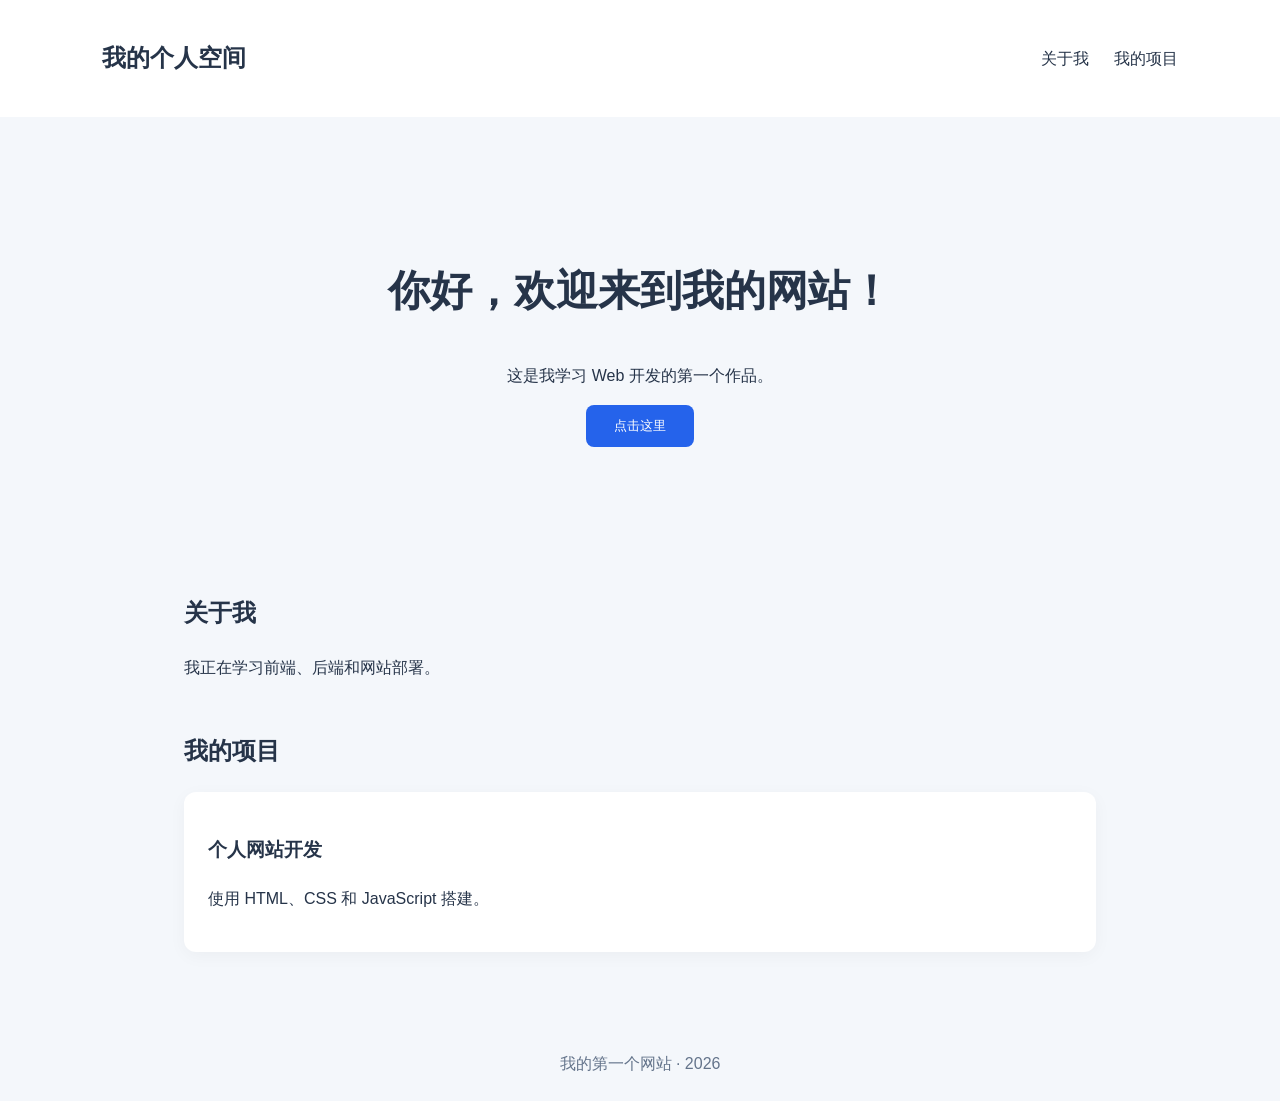
==== index.html @ 8579e4fd "Add files via upload" ====
<!-- 文档类型声明：告诉浏览器按 HTML5 标准模式解析本页面 -->
<!DOCTYPE html>
<!-- 根元素，lang="zh-CN" 表示页面语言为简体中文，便于搜索引擎和屏幕阅读器识别 -->
<html lang="zh-CN">
<!-- head：页面元信息区域，内容不会直接显示在页面上 -->
<head>
  <!-- 指定字符编码为 UTF-8，避免中文出现乱码 -->
  <meta charset="UTF-8">
  <!-- 移动端适配：让页面宽度等于设备屏幕宽度，初始缩放比例为 1.0 -->
  <meta name="viewport" content="width=device-width, initial-scale=1.0">
  <!-- 浏览器标签页上显示的标题 -->
  <title>我的个人网站</title>
  <!-- 引入外部样式表，负责控制页面的外观 -->
  <link rel="stylesheet" href="style.css">
  <!-- 引入外部脚本；defer 表示等 HTML 解析完成后再执行脚本 -->
  <script src="script.js" defer></script>
</head>
<!-- body：页面可见内容的容器 -->
<body>
  <!-- 页头区域，用来放置网站标题和导航栏 -->
  <header>
    <!-- 二级标题，作为网站名称 -->
    <h2>我的个人空间</h2>
    <!-- 导航栏，包含页面内的跳转链接 -->
    <nav>
      <!-- 锚点链接，点击后跳转到 id="about" 的区块 -->
      <a href="#about">关于我</a>
      <!-- 锚点链接，点击后跳转到 id="projects" 的区块 -->
      <a href="#projects">我的项目</a>
    </nav>
  </header>

  <!-- main：页面主体内容区域，一个页面通常只出现一次 -->
  <main>
    <!-- 首屏欢迎区块，class="hero" 供 CSS 选中并设置样式 -->
    <section class="hero">
      <!-- 一级标题，页面最重要的主标题 -->
      <h1>你好，欢迎来到我的网站！</h1>
      <!-- 段落文本，简短的自我介绍 -->
      <p>这是我学习 Web 开发的第一个作品。</p>
      <!-- 按钮，id 用于在 JavaScript 中获取该元素并绑定点击事件 -->
      <button id="helloBtn">点击这里</button>
      <!-- 空段落，id="message" 供 JavaScript 动态写入提示文字 -->
      <p id="message"></p>
    </section>

    <!-- 关于我区块，id="about" 是导航栏锚点链接的跳转目标 -->
    <section id="about">
      <!-- 该区块的标题 -->
      <h2>关于我</h2>
      <!-- 描述自己正在学习的内容 -->
      <p>我正在学习前端、后端和网站部署。</p>
    </section>

    <!-- 我的项目区块，id="projects" 是导航栏锚点链接的跳转目标 -->
    <section id="projects">
      <!-- 该区块的标题 -->
      <h2>我的项目</h2>
      <!-- 单个项目卡片的容器，class 供 CSS 设置卡片样式 -->
      <div class="project-card">
        <!-- 项目名称 -->
        <h3>个人网站开发</h3>
        <!-- 项目所使用的技术说明 -->
        <p>使用 HTML、CSS 和 JavaScript 搭建。</p>
      </div>
    </section>
  </main>

  <!-- 页脚，通常用于显示版权或站点信息 -->
  <footer>我的第一个网站 · 2026</footer>
</body>
<!-- 根元素结束标签 -->
</html>
---- style.css ----
/* 通配选择器：匹配页面上的所有元素 */
* {
  /* 让元素的宽高包含 padding 和 border，避免布局被撑破 */
  box-sizing: border-box;
}

/* 页面主体：设置整体字体、颜色、背景和行高 */
body {
  /* 去掉浏览器默认的 8px 外边距，让内容贴边布局 */
  margin: 0;
  /* 字体依次回退：Arial → 微软雅黑 → 系统无衬线字体 */
  font-family: Arial, "Microsoft YaHei", sans-serif;
  /* 文字颜色（深蓝灰） */
  color: #263449;
  /* 页面背景色（浅灰蓝） */
  background: #f4f7fb;
  /* 行高为字号的 1.7 倍，让段落更易阅读 */
  line-height: 1.7;
}

/* 页头：标题与导航栏左右分布在同一行 */
header {
  /* 用弹性布局排列子元素 */
  display: flex;
  /* 子元素分别靠左和靠右，中间留空 */
  justify-content: space-between;
  /* 子元素在垂直方向居中对齐 */
  align-items: center;
  /* 内边距：上下 18px，左右为父容器宽度的 8% */
  padding: 18px 8%;
  /* 页头背景为白色 */
  background: white;
}

/* 导航栏中的链接 */
nav a {
  /* 每个链接左侧留 20px 间距 */
  margin-left: 20px;
  /* 链接文字颜色与正文一致 */
  color: #263449;
  /* 去掉下划线 */
  text-decoration: none;
}

/* 主体内容区 */
main {
  /* 最大宽度 960px，避免在宽屏上文字行过长 */
  max-width: 960px;
  /* 水平方向自动外边距，实现整体居中 */
  margin: auto;
  /* 四周内边距 24px */
  padding: 24px;
}

/* 首屏欢迎区块 */
.hero {
  /* 区块内文字水平居中 */
  text-align: center;
  /* 上下内边距 80px、左右 20px，营造留白 */
  padding: 80px 20px;
}

/* 首屏区块中的一级标题 */
.hero h1 {
  /* 字号随视口变化：最小 28px，理想 5vw，最大 42px */
  font-size: clamp(28px, 5vw, 42px);
}

/* 页面中的所有按钮 */
button {
  /* 按钮内边距：上下 12px、左右 28px */
  padding: 12px 28px;
  /* 按钮背景色（蓝色） */
  background: #2563eb;
  /* 按钮文字颜色为白色 */
  color: white;
  /* 去掉默认边框 */
  border: none;
  /* 圆角 8px */
  border-radius: 8px;
  /* 鼠标悬停时显示手型光标，提示可点击 */
  cursor: pointer;
}

/* 鼠标悬停在按钮上的状态 */
button:hover {
  /* 悬停时背景加深，产生反馈效果 */
  background: #1d4ed8;
}

/* 页面中的每个 section 区块 */
section {
  /* 区块之间留出 50px 间距 */
  margin-bottom: 50px;
}

/* 项目卡片 */
.project-card {
  /* 卡片内边距 24px */
  padding: 24px;
  /* 圆角 12px */
  border-radius: 12px;
  /* 卡片背景为白色，与页面背景形成对比 */
  background: white;
  /* 淡淡的下投影，营造卡片浮起的效果（末尾 a 表示透明度） */
  box-shadow: 0 4px 18px #0000000a;
}

/* 页脚 */
footer {
  /* 文字水平居中 */
  text-align: center;
  /* 内边距 24px */
  padding: 24px;
  /* 文字颜色为浅灰蓝，弱化显示 */
  color: #64748b;
}

/* 媒体查询：当屏幕宽度不超过 600px（手机等窄屏）时生效 */
@media (max-width: 600px) {
  /* 窄屏下页头改为纵向排列，标题在上、导航在下 */
  header {
    flex-direction: column;
  }
  /* 窄屏下缩小链接之间的间距，让导航更紧凑 */
  nav a {
    margin: 0 10px;
  }
}
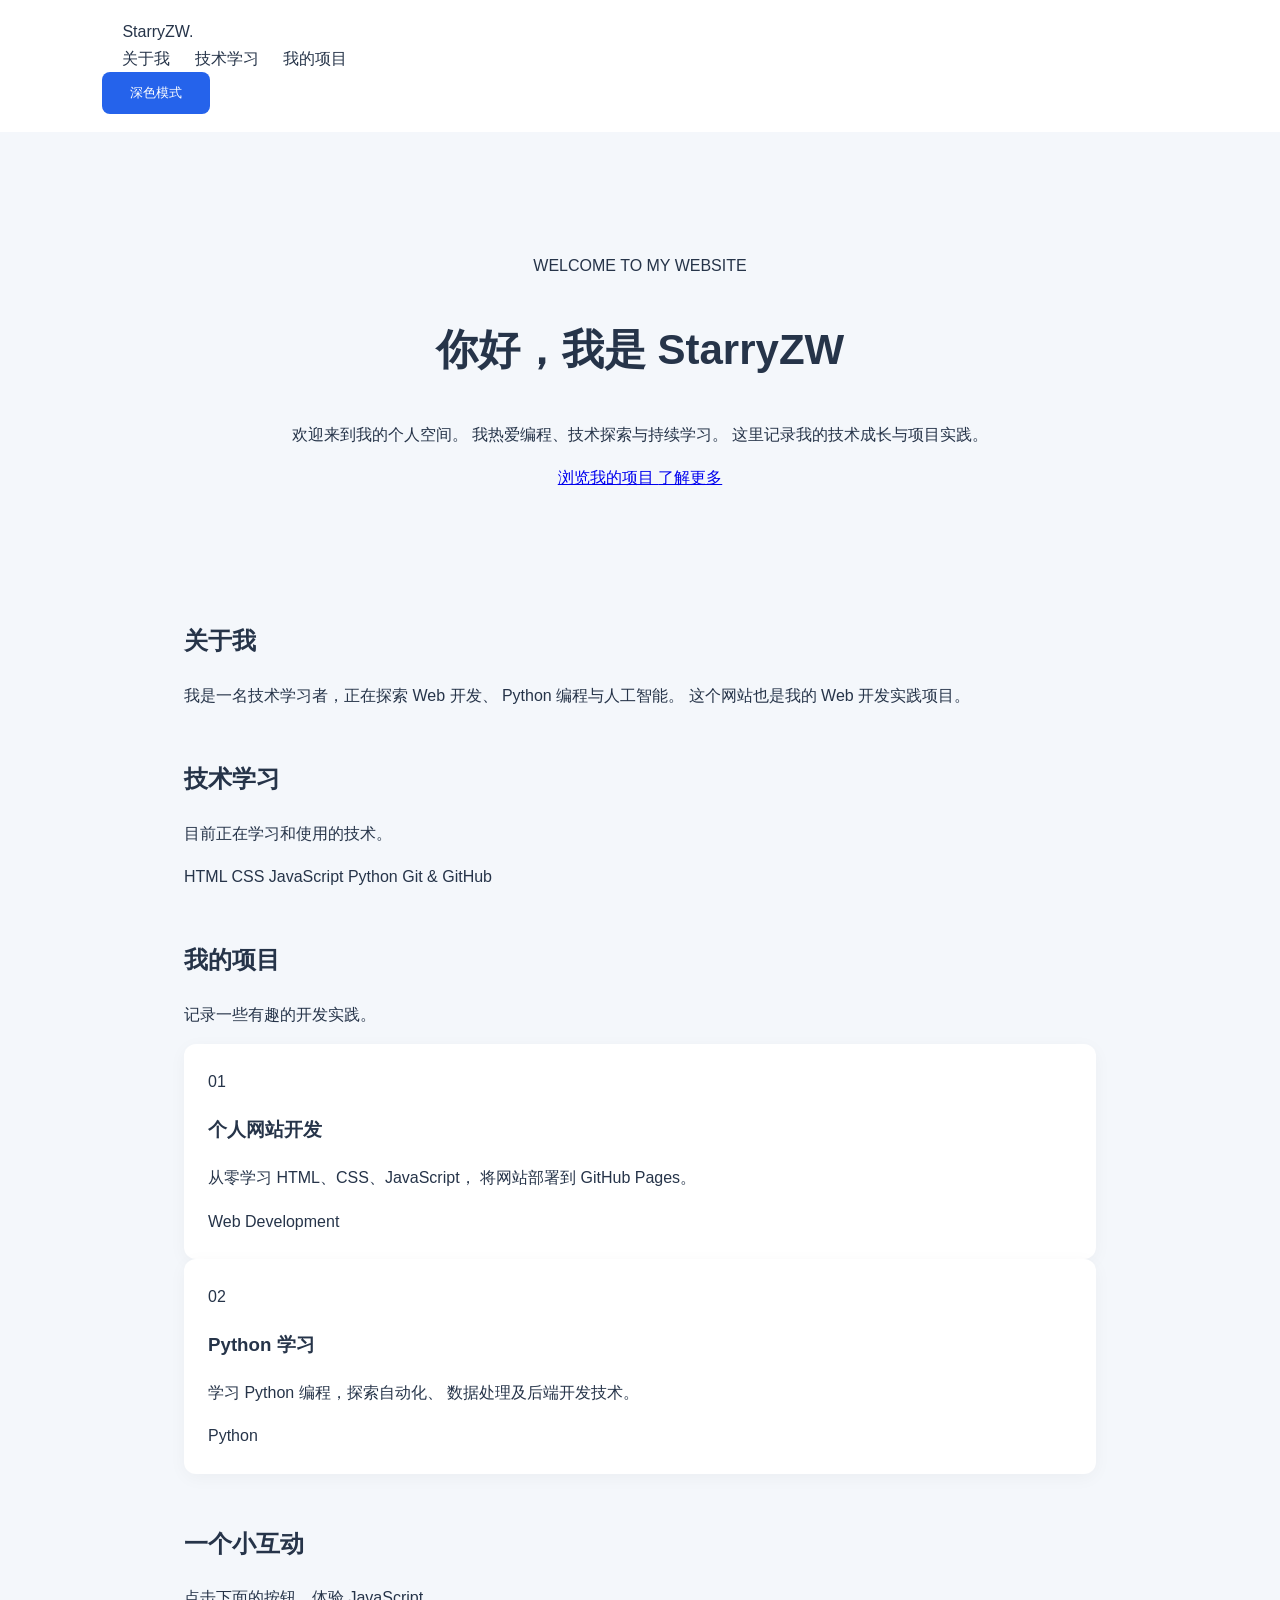
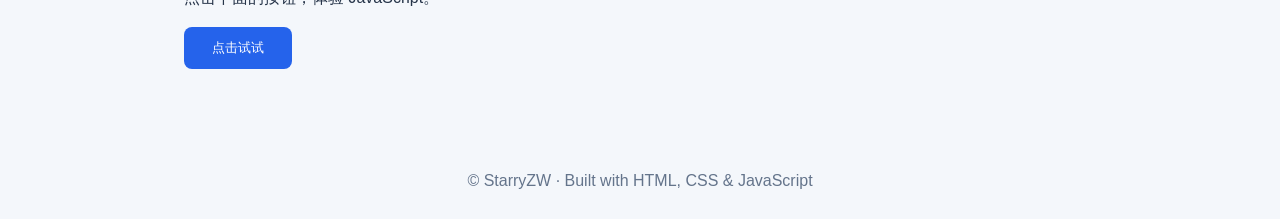
==== commit 39d507c0: "Update index.html" ====
--- a/index.html
+++ b/index.html
@@ -1,74 +1,135 @@
 
-<!-- 文档类型声明：告诉浏览器按 HTML5 标准模式解析本页面 -->
 <!DOCTYPE html>
-<!-- 根元素，lang="zh-CN" 表示页面语言为简体中文，便于搜索引擎和屏幕阅读器识别 -->
 <html lang="zh-CN">
-<!-- head：页面元信息区域，内容不会直接显示在页面上 -->
 <head>
-  <!-- 指定字符编码为 UTF-8，避免中文出现乱码 -->
   <meta charset="UTF-8">
-  <!-- 移动端适配：让页面宽度等于设备屏幕宽度，初始缩放比例为 1.0 -->
-  <meta name="viewport" content="width=device-width, initial-scale=1.0">
-  <!-- 浏览器标签页上显示的标题 -->
-  <title>我的个人网站</title>
-  <!-- 引入外部样式表，负责控制页面的外观 -->
+  <meta name="viewport"
+        content="width=device-width, initial-scale=1.0">
+
+  <title>StarryZW | 我的个人网站</title>
+
   <link rel="stylesheet" href="style.css">
-  <!-- 引入外部脚本；defer 表示等 HTML 解析完成后再执行脚本 -->
   <script src="script.js" defer></script>
 </head>
-<!-- body：页面可见内容的容器 -->
+
 <body>
-  <!-- 页头区域，用来放置网站标题和导航栏 -->
-  <header>
-    <!-- 二级标题，作为网站名称 -->
-    <h2>我的个人空间</h2>
-    <!-- 导航栏，包含页面内的跳转链接 -->
-    <nav>
-      <!-- 锚点链接，点击后跳转到 id="about" 的区块 -->
-      <a href="#about">关于我</a>
-      <!-- 锚点链接，点击后跳转到 id="projects" 的区块 -->
-      <a href="#projects">我的项目</a>
+  <!-- 顶部导航 -->
+  <header class="site-header">
+    <nav class="container navbar">
+      <a class="logo" href="#">StarryZW<span>.</span></a>
+
+      <div class="nav-links">
+        <a href="#about">关于我</a>
+        <a href="#skills">技术学习</a>
+        <a href="#projects">我的项目</a>
+      </div>
+
+      <button id="themeToggle"
+              class="theme-btn"
+              type="button"
+              aria-pressed="false">
+        深色模式
+      </button>
     </nav>
   </header>
 
-  <!-- main：页面主体内容区域，一个页面通常只出现一次 -->
   <main>
-    <!-- 首屏欢迎区块，class="hero" 供 CSS 选中并设置样式 -->
-    <section class="hero">
-      <!-- 一级标题，页面最重要的主标题 -->
-      <h1>你好，欢迎来到我的网站！</h1>
-      <!-- 段落文本，简短的自我介绍 -->
-      <p>这是我学习 Web 开发的第一个作品。</p>
-      <!-- 按钮，id 用于在 JavaScript 中获取该元素并绑定点击事件 -->
-      <button id="helloBtn">点击这里</button>
-      <!-- 空段落，id="message" 供 JavaScript 动态写入提示文字 -->
-      <p id="message"></p>
+    <!-- 主页介绍 -->
+    <section class="hero container">
+      <p class="eyebrow">WELCOME TO MY WEBSITE</p>
+
+      <h1>你好，我是 <span>StarryZW</span></h1>
+
+      <p class="intro">
+        欢迎来到我的个人空间。
+        我热爱编程、技术探索与持续学习。
+        这里记录我的技术成长与项目实践。
+      </p>
+
+      <div class="hero-actions">
+        <a class="btn primary" href="#projects">
+          浏览我的项目
+        </a>
+        <a class="btn secondary" href="#about">
+          了解更多
+        </a>
+      </div>
     </section>
 
-    <!-- 关于我区块，id="about" 是导航栏锚点链接的跳转目标 -->
-    <section id="about">
-      <!-- 该区块的标题 -->
+    <!-- 关于我 -->
+    <section id="about" class="section container">
       <h2>关于我</h2>
-      <!-- 描述自己正在学习的内容 -->
-      <p>我正在学习前端、后端和网站部署。</p>
+      <p class="section-desc">
+        我是一名技术学习者，正在探索 Web 开发、
+        Python 编程与人工智能。
+        这个网站也是我的 Web 开发实践项目。
+      </p>
     </section>
 
-    <!-- 我的项目区块，id="projects" 是导航栏锚点链接的跳转目标 -->
-    <section id="projects">
-      <!-- 该区块的标题 -->
+    <!-- 技术学习 -->
+    <section id="skills" class="section container">
+      <h2>技术学习</h2>
+      <p class="section-desc">
+        目前正在学习和使用的技术。
+      </p>
+
+      <div class="skill-list">
+        <span>HTML</span>
+        <span>CSS</span>
+        <span>JavaScript</span>
+        <span>Python</span>
+        <span>Git & GitHub</span>
+      </div>
+    </section>
+
+    <!-- 项目展示 -->
+    <section id="projects" class="section container">
       <h2>我的项目</h2>
-      <!-- 单个项目卡片的容器，class 供 CSS 设置卡片样式 -->
-      <div class="project-card">
-        <!-- 项目名称 -->
-        <h3>个人网站开发</h3>
-        <!-- 项目所使用的技术说明 -->
-        <p>使用 HTML、CSS 和 JavaScript 搭建。</p>
+      <p class="section-desc">
+        记录一些有趣的开发实践。
+      </p>
+
+      <div class="project-grid">
+        <article class="project-card">
+          <div class="project-icon">01</div>
+          <h3>个人网站开发</h3>
+          <p>
+            从零学习 HTML、CSS、JavaScript，
+            将网站部署到 GitHub Pages。
+          </p>
+          <span class="tag">Web Development</span>
+        </article>
+
+        <article class="project-card">
+          <div class="project-icon">02</div>
+          <h3>Python 学习</h3>
+          <p>
+            学习 Python 编程，探索自动化、
+            数据处理及后端开发技术。
+          </p>
+          <span class="tag">Python</span>
+        </article>
+      </div>
+    </section>
+
+    <!-- JavaScript 互动 -->
+    <section class="section container">
+      <div class="interactive-box">
+        <h2>一个小互动</h2>
+        <p>点击下面的按钮，体验 JavaScript。</p>
+
+        <button id="helloBtn" class="btn primary">
+          点击试试
+        </button>
+
+        <p id="message" aria-live="polite"></p>
       </div>
     </section>
   </main>
 
-  <!-- 页脚，通常用于显示版权或站点信息 -->
-  <footer>我的第一个网站 · 2026</footer>
+  <footer>
+    © <span id="year"></span> StarryZW
+    · Built with HTML, CSS & JavaScript
+  </footer>
 </body>
-<!-- 根元素结束标签 -->
 </html>
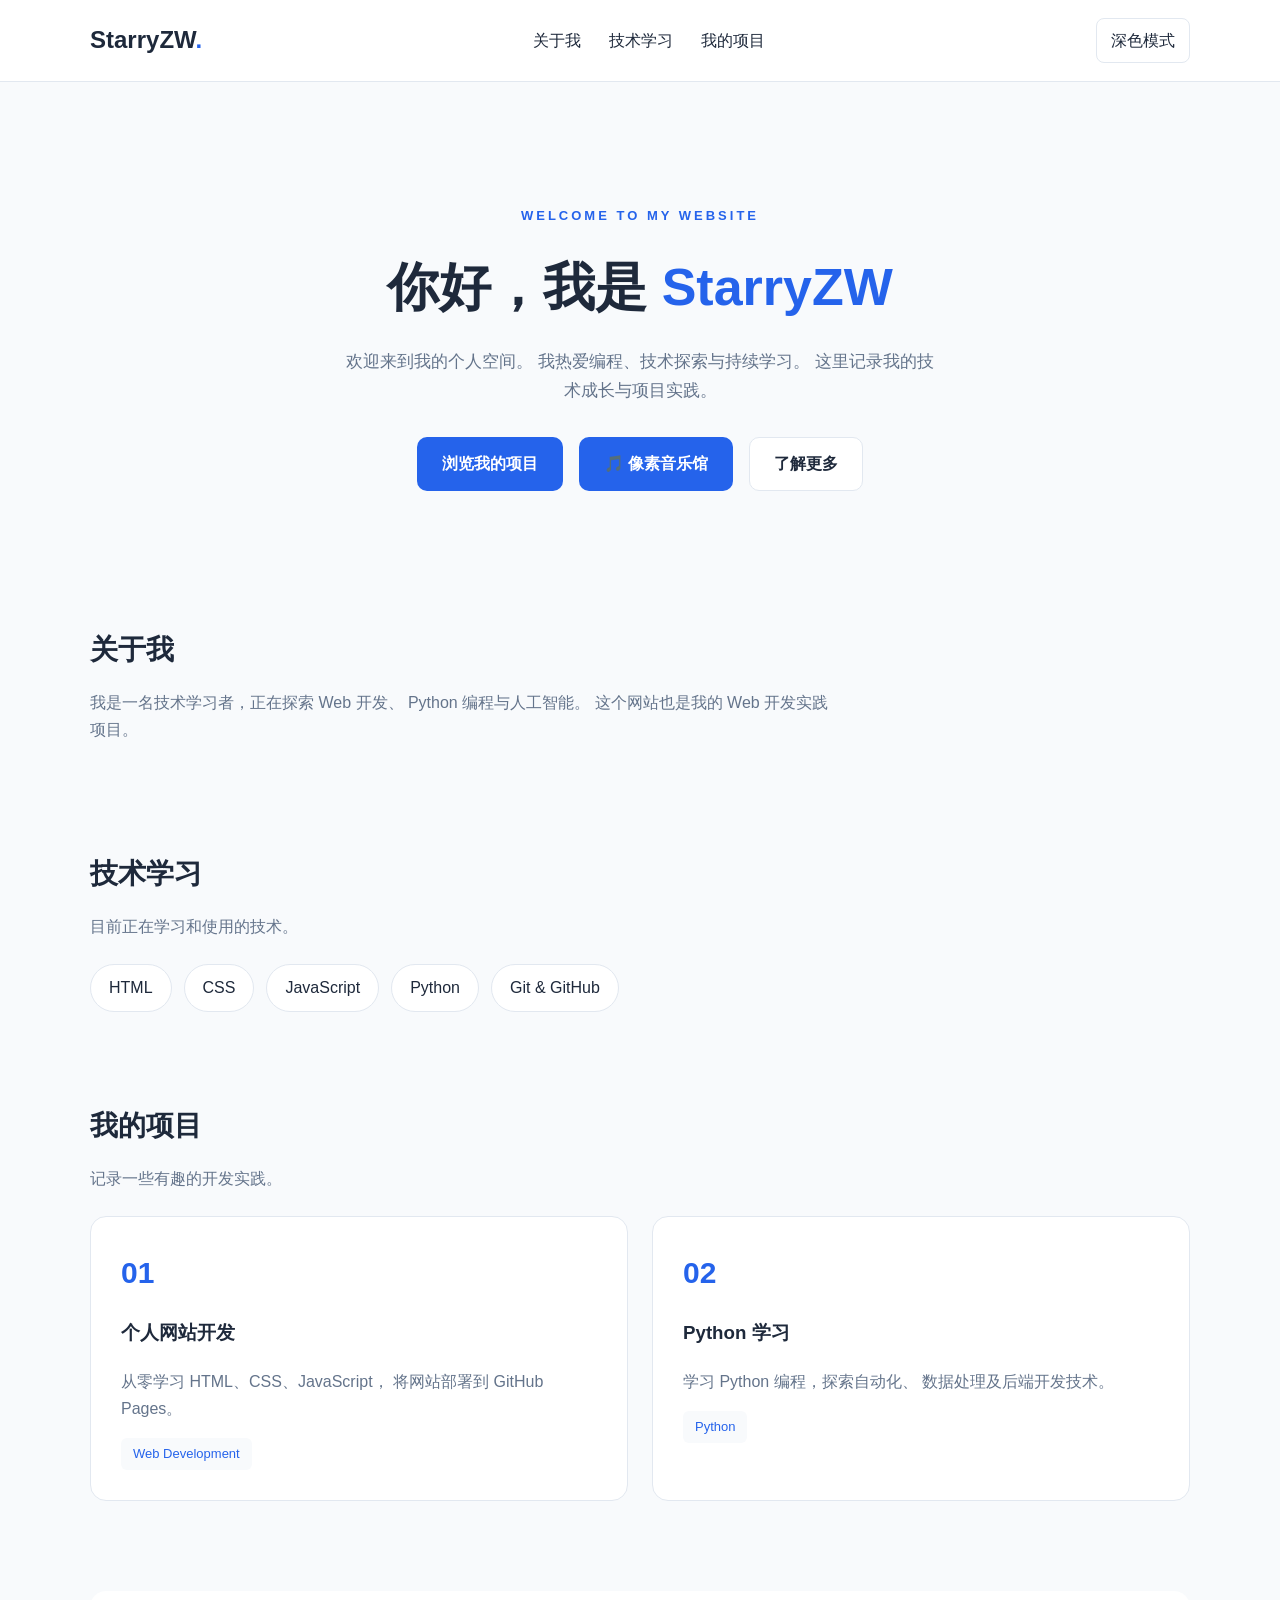
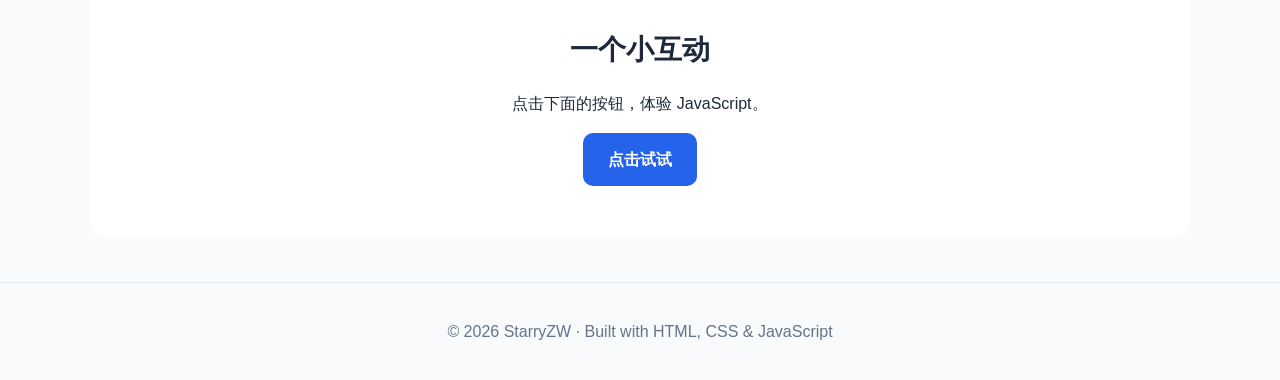
==== commit 3067a4ed: "Update index.html" ====
--- a/index.html
+++ b/index.html
@@ -49,6 +49,9 @@
       <div class="hero-actions">
         <a class="btn primary" href="#projects">
           浏览我的项目
+        </a>
+        <a class="btn primary" href="./music/">
+          🎵 像素音乐馆
         </a>
         <a class="btn secondary" href="#about">
           了解更多
--- a/style.css
+++ b/style.css
@@ -1,130 +1,267 @@
 
-/* 通配选择器：匹配页面上的所有元素 */
+/* 1. 全局颜色变量 */
+:root {
+  --bg: #f8fafc;
+  --surface: #ffffff;
+  --text: #1e293b;
+  --muted: #64748b;
+  --primary: #2563eb;
+  --border: #e2e8f0;
+}
+
+/* 深色主题 */
+body.dark {
+  --bg: #0f172a;
+  --surface: #1e293b;
+  --text: #f1f5f9;
+  --muted: #94a3b8;
+  --primary: #60a5fa;
+  --border: #334155;
+}
+
+/* 2. 基础设置 */
 * {
-  /* 让元素的宽高包含 padding 和 border，避免布局被撑破 */
   box-sizing: border-box;
 }
 
-/* 页面主体：设置整体字体、颜色、背景和行高 */
+html {
+  scroll-behavior: smooth;
+}
+
 body {
-  /* 去掉浏览器默认的 8px 外边距，让内容贴边布局 */
   margin: 0;
-  /* 字体依次回退：Arial → 微软雅黑 → 系统无衬线字体 */
   font-family: Arial, "Microsoft YaHei", sans-serif;
-  /* 文字颜色（深蓝灰） */
-  color: #263449;
-  /* 页面背景色（浅灰蓝） */
-  background: #f4f7fb;
-  /* 行高为字号的 1.7 倍，让段落更易阅读 */
   line-height: 1.7;
-}
-
-/* 页头：标题与导航栏左右分布在同一行 */
-header {
-  /* 用弹性布局排列子元素 */
-  display: flex;
-  /* 子元素分别靠左和靠右，中间留空 */
+  background: var(--bg);
+  color: var(--text);
+}
+
+a {
+  color: inherit;
+  text-decoration: none;
+}
+
+button {
+  font: inherit;
+  cursor: pointer;
+}
+
+.container {
+  width: min(1100px, 90%);
+  margin: 0 auto;
+}
+
+/* 3. 顶部导航 */
+.site-header {
+  background: var(--surface);
+  border-bottom: 1px solid var(--border);
+}
+
+.navbar {
+  display: flex;
+  align-items: center;
   justify-content: space-between;
-  /* 子元素在垂直方向居中对齐 */
-  align-items: center;
-  /* 内边距：上下 18px，左右为父容器宽度的 8% */
-  padding: 18px 8%;
-  /* 页头背景为白色 */
-  background: white;
-}
-
-/* 导航栏中的链接 */
-nav a {
-  /* 每个链接左侧留 20px 间距 */
-  margin-left: 20px;
-  /* 链接文字颜色与正文一致 */
-  color: #263449;
-  /* 去掉下划线 */
-  text-decoration: none;
-}
-
-/* 主体内容区 */
-main {
-  /* 最大宽度 960px，避免在宽屏上文字行过长 */
-  max-width: 960px;
-  /* 水平方向自动外边距，实现整体居中 */
-  margin: auto;
-  /* 四周内边距 24px */
-  padding: 24px;
-}
-
-/* 首屏欢迎区块 */
+  gap: 20px;
+  padding: 18px 0;
+}
+
+.logo {
+  font-size: 24px;
+  font-weight: bold;
+}
+
+.logo span {
+  color: var(--primary);
+}
+
+.nav-links {
+  display: flex;
+  gap: 28px;
+}
+
+.nav-links a:hover {
+  color: var(--primary);
+}
+
+.theme-btn {
+  padding: 8px 14px;
+  background: transparent;
+  color: var(--text);
+  border: 1px solid var(--border);
+  border-radius: 8px;
+}
+
+/* 4. 首页大标题 */
 .hero {
-  /* 区块内文字水平居中 */
   text-align: center;
-  /* 上下内边距 80px、左右 20px，营造留白 */
-  padding: 80px 20px;
-}
-
-/* 首屏区块中的一级标题 */
+  padding: 110px 0 90px;
+}
+
+.eyebrow {
+  color: var(--primary);
+  font-size: 13px;
+  font-weight: bold;
+  letter-spacing: 3px;
+}
+
 .hero h1 {
-  /* 字号随视口变化：最小 28px，理想 5vw，最大 42px */
-  font-size: clamp(28px, 5vw, 42px);
-}
-
-/* 页面中的所有按钮 */
-button {
-  /* 按钮内边距：上下 12px、左右 28px */
-  padding: 12px 28px;
-  /* 按钮背景色（蓝色） */
-  background: #2563eb;
-  /* 按钮文字颜色为白色 */
-  color: white;
-  /* 去掉默认边框 */
-  border: none;
-  /* 圆角 8px */
-  border-radius: 8px;
-  /* 鼠标悬停时显示手型光标，提示可点击 */
-  cursor: pointer;
-}
-
-/* 鼠标悬停在按钮上的状态 */
-button:hover {
-  /* 悬停时背景加深，产生反馈效果 */
-  background: #1d4ed8;
-}
-
-/* 页面中的每个 section 区块 */
-section {
-  /* 区块之间留出 50px 间距 */
-  margin-bottom: 50px;
-}
-
-/* 项目卡片 */
+  margin: 16px 0;
+  font-size: clamp(32px, 5vw, 52px);
+}
+
+.hero h1 span {
+  color: var(--primary);
+}
+
+.intro {
+  max-width: 600px;
+  margin: 0 auto 32px;
+  color: var(--muted);
+  font-size: 17px;
+}
+
+.hero-actions {
+  display: flex;
+  justify-content: center;
+  gap: 16px;
+  flex-wrap: wrap;
+}
+
+.btn {
+  display: inline-block;
+  padding: 12px 24px;
+  border: 1px solid transparent;
+  border-radius: 10px;
+  font-weight: 600;
+}
+
+.primary {
+  background: var(--primary);
+  color: #fff;
+}
+
+body.dark .primary {
+  color: #0f172a;
+}
+
+.secondary {
+  background: var(--surface);
+  color: var(--text);
+  border-color: var(--border);
+}
+
+/* 5. 内容区域 */
+.section {
+  padding: 45px 0;
+  scroll-margin-top: 20px;
+}
+
+.section h2 {
+  font-size: 28px;
+  margin: 0 0 12px;
+}
+
+.section-desc {
+  color: var(--muted);
+  max-width: 750px;
+}
+
+/* 技能标签 */
+.skill-list {
+  display: flex;
+  flex-wrap: wrap;
+  gap: 12px;
+  margin-top: 24px;
+}
+
+.skill-list span {
+  padding: 9px 18px;
+  background: var(--surface);
+  border: 1px solid var(--border);
+  border-radius: 30px;
+}
+
+/* 6. 项目卡片 */
+.project-grid {
+  display: grid;
+  grid-template-columns: repeat(2, minmax(0, 1fr));
+  gap: 24px;
+  margin-top: 24px;
+}
+
 .project-card {
-  /* 卡片内边距 24px */
-  padding: 24px;
-  /* 圆角 12px */
-  border-radius: 12px;
-  /* 卡片背景为白色，与页面背景形成对比 */
-  background: white;
-  /* 淡淡的下投影，营造卡片浮起的效果（末尾 a 表示透明度） */
-  box-shadow: 0 4px 18px #0000000a;
-}
-
-/* 页脚 */
+  padding: 30px;
+  background: var(--surface);
+  border: 1px solid var(--border);
+  border-radius: 16px;
+  transition: transform 0.2s;
+}
+
+.project-card:hover {
+  transform: translateY(-5px);
+}
+
+.project-icon {
+  font-size: 30px;
+  font-weight: bold;
+  color: var(--primary);
+}
+
+.project-card p {
+  color: var(--muted);
+}
+
+.tag {
+  display: inline-block;
+  padding: 5px 12px;
+  color: var(--primary);
+  background: var(--bg);
+  border-radius: 6px;
+  font-size: 13px;
+}
+
+/* 7. 互动区域和页脚 */
+.interactive-box {
+  text-align: center;
+  padding: 35px;
+  background: var(--surface);
+  border-radius: 16px;
+}
+
+#message {
+  color: var(--primary);
+}
+
 footer {
-  /* 文字水平居中 */
   text-align: center;
-  /* 内边距 24px */
-  padding: 24px;
-  /* 文字颜色为浅灰蓝，弱化显示 */
-  color: #64748b;
-}
-
-/* 媒体查询：当屏幕宽度不超过 600px（手机等窄屏）时生效 */
-@media (max-width: 600px) {
-  /* 窄屏下页头改为纵向排列，标题在上、导航在下 */
-  header {
-    flex-direction: column;
-  }
-  /* 窄屏下缩小链接之间的间距，让导航更紧凑 */
-  nav a {
-    margin: 0 10px;
-  }
-}
+  padding: 35px 15px;
+  color: var(--muted);
+  border-top: 1px solid var(--border);
+}
+
+/* 8. 手机端适配 */
+@media (max-width: 768px) {
+  .navbar {
+    flex-wrap: wrap;
+  }
+
+  .nav-links {
+    order: 3;
+    width: 100%;
+    justify-content: center;
+    flex-wrap: wrap;
+    gap: 16px;
+  }
+
+  .hero {
+    padding: 65px 0;
+  }
+
+  .project-grid {
+    grid-template-columns: 1fr;
+  }
+
+  .section {
+    padding: 30px 0;
+  }
+}
